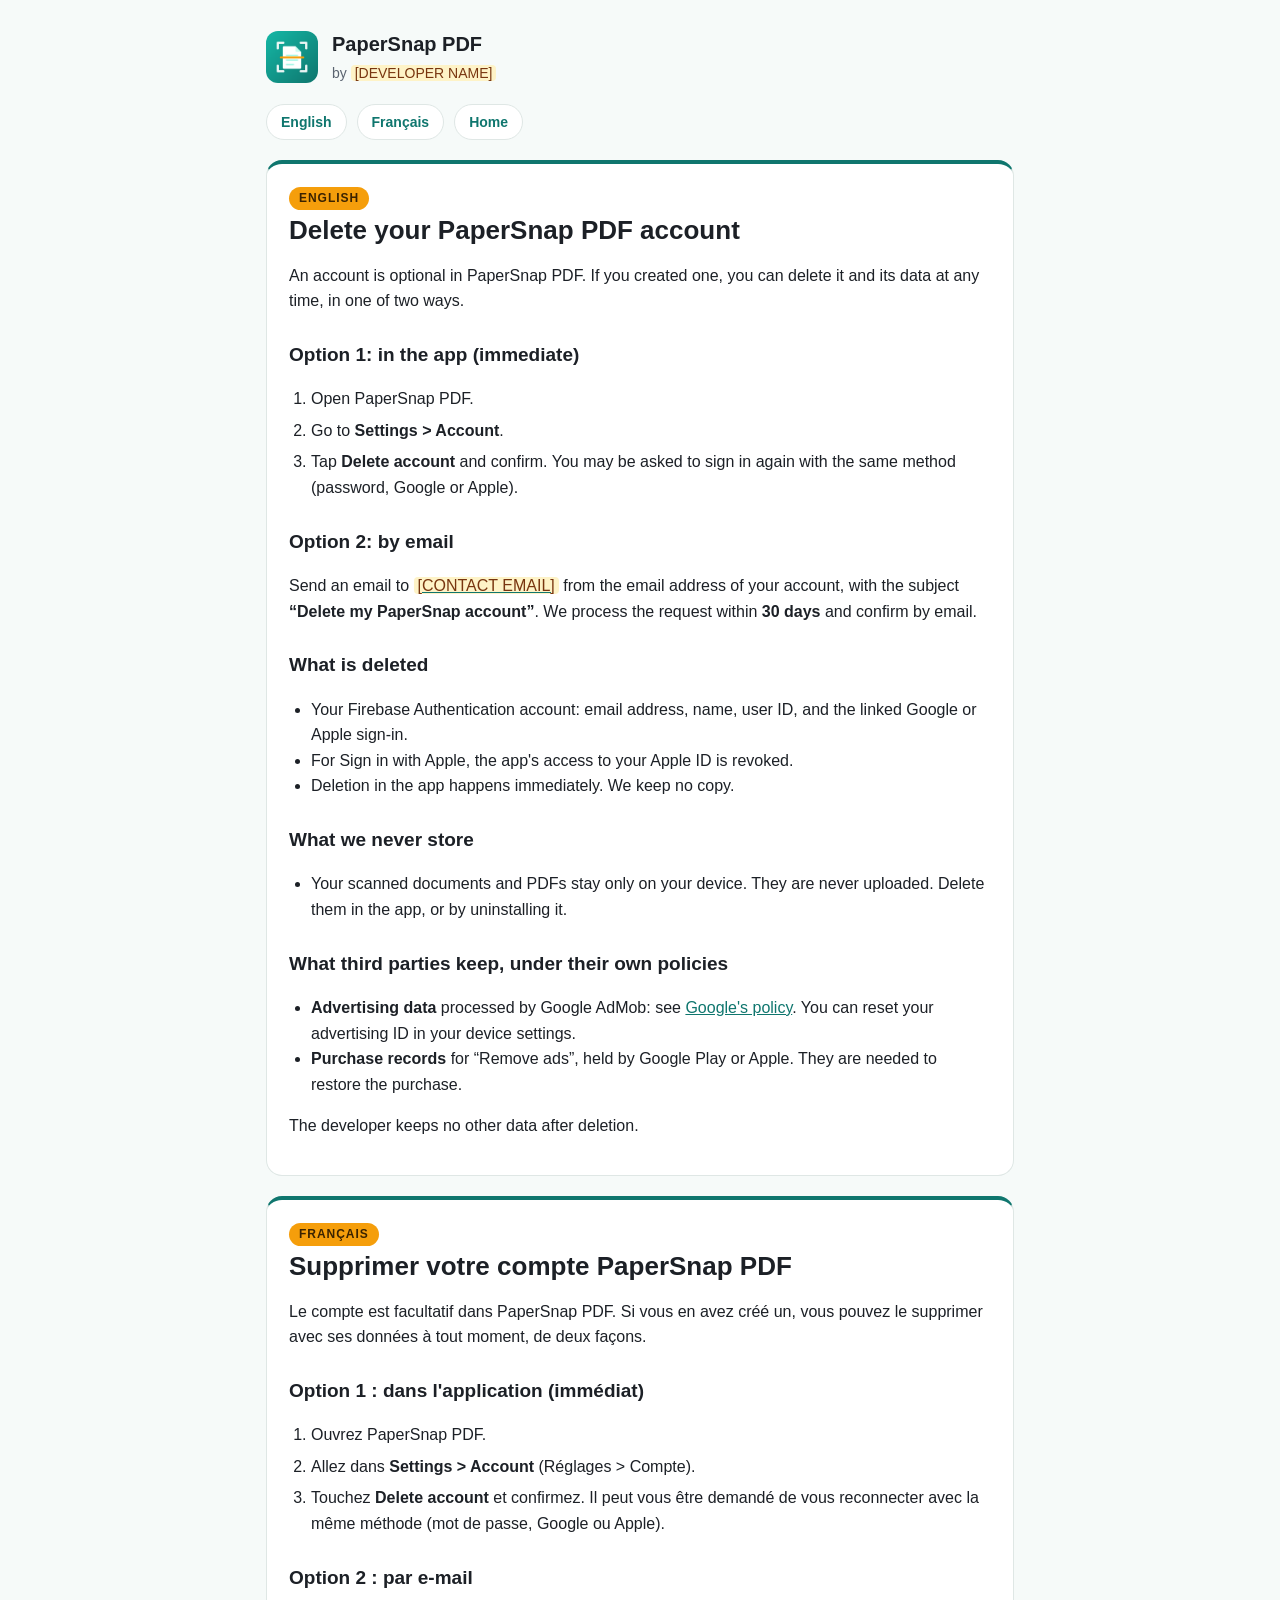
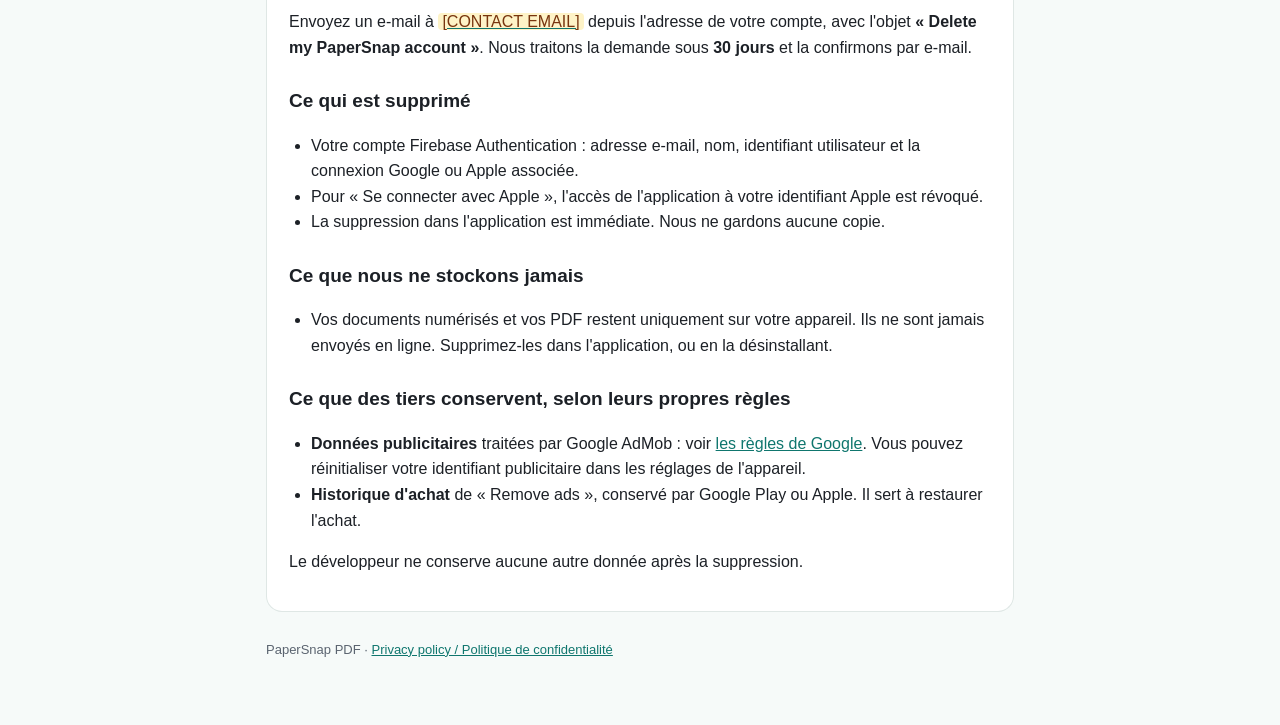
==== delete-account.html @ 60d8c9f3 "Add account deletion and privacy pages" ====
<!doctype html>
<html lang="en">
<head>
<meta charset="utf-8">
<meta name="viewport" content="width=device-width, initial-scale=1">
<title>Delete your PaperSnap PDF account</title>
<link rel="icon" href="icon.png">
<link rel="stylesheet" href="style.css">
</head>
<body>
<main>
  <header>
    <img src="icon.png" alt="">
    <div><strong>PaperSnap PDF</strong><span>by <span class="ph">[DEVELOPER NAME]</span></span></div>
  </header>
  <nav><a href="#en">English</a><a href="#fr">Français</a><a href="index.html">Home</a></nav>

  <section id="en">
    <span class="lang">ENGLISH</span>
    <h1>Delete your PaperSnap PDF account</h1>
    <p>An account is optional in PaperSnap PDF. If you created one, you can delete it and its data at any time, in one of two ways.</p>

    <h2>Option 1: in the app (immediate)</h2>
    <ol class="steps">
      <li>Open PaperSnap PDF.</li>
      <li>Go to <strong>Settings &gt; Account</strong>.</li>
      <li>Tap <strong>Delete account</strong> and confirm. You may be asked to sign in again with the same method (password, Google or Apple).</li>
    </ol>

    <h2>Option 2: by email</h2>
    <p>Send an email to <a href="mailto:[CONTACT EMAIL]?subject=Delete%20my%20PaperSnap%20account"><span class="ph">[CONTACT EMAIL]</span></a> from the email address of your account, with the subject <strong>“Delete my PaperSnap account”</strong>. We process the request within <strong>30 days</strong> and confirm by email.</p>

    <h2>What is deleted</h2>
    <ul>
      <li>Your Firebase Authentication account: email address, name, user ID, and the linked Google or Apple sign-in.</li>
      <li>For Sign in with Apple, the app's access to your Apple ID is revoked.</li>
      <li>Deletion in the app happens immediately. We keep no copy.</li>
    </ul>

    <h2>What we never store</h2>
    <ul>
      <li>Your scanned documents and PDFs stay only on your device. They are never uploaded. Delete them in the app, or by uninstalling it.</li>
    </ul>

    <h2>What third parties keep, under their own policies</h2>
    <ul>
      <li><strong>Advertising data</strong> processed by Google AdMob: see <a href="https://policies.google.com/technologies/partner-sites">Google's policy</a>. You can reset your advertising ID in your device settings.</li>
      <li><strong>Purchase records</strong> for “Remove ads”, held by Google Play or Apple. They are needed to restore the purchase.</li>
    </ul>
    <p>The developer keeps no other data after deletion.</p>
  </section>

  <section id="fr" lang="fr">
    <span class="lang">FRANÇAIS</span>
    <h1>Supprimer votre compte PaperSnap PDF</h1>
    <p>Le compte est facultatif dans PaperSnap PDF. Si vous en avez créé un, vous pouvez le supprimer avec ses données à tout moment, de deux façons.</p>

    <h2>Option 1 : dans l'application (immédiat)</h2>
    <ol class="steps">
      <li>Ouvrez PaperSnap PDF.</li>
      <li>Allez dans <strong>Settings &gt; Account</strong> (Réglages &gt; Compte).</li>
      <li>Touchez <strong>Delete account</strong> et confirmez. Il peut vous être demandé de vous reconnecter avec la même méthode (mot de passe, Google ou Apple).</li>
    </ol>

    <h2>Option 2 : par e-mail</h2>
    <p>Envoyez un e-mail à <a href="mailto:[CONTACT EMAIL]?subject=Delete%20my%20PaperSnap%20account"><span class="ph">[CONTACT EMAIL]</span></a> depuis l'adresse de votre compte, avec l'objet <strong>« Delete my PaperSnap account »</strong>. Nous traitons la demande sous <strong>30 jours</strong> et la confirmons par e-mail.</p>

    <h2>Ce qui est supprimé</h2>
    <ul>
      <li>Votre compte Firebase Authentication : adresse e-mail, nom, identifiant utilisateur et la connexion Google ou Apple associée.</li>
      <li>Pour « Se connecter avec Apple », l'accès de l'application à votre identifiant Apple est révoqué.</li>
      <li>La suppression dans l'application est immédiate. Nous ne gardons aucune copie.</li>
    </ul>

    <h2>Ce que nous ne stockons jamais</h2>
    <ul>
      <li>Vos documents numérisés et vos PDF restent uniquement sur votre appareil. Ils ne sont jamais envoyés en ligne. Supprimez-les dans l'application, ou en la désinstallant.</li>
    </ul>

    <h2>Ce que des tiers conservent, selon leurs propres règles</h2>
    <ul>
      <li><strong>Données publicitaires</strong> traitées par Google AdMob : voir <a href="https://policies.google.com/technologies/partner-sites">les règles de Google</a>. Vous pouvez réinitialiser votre identifiant publicitaire dans les réglages de l'appareil.</li>
      <li><strong>Historique d'achat</strong> de « Remove ads », conservé par Google Play ou Apple. Il sert à restaurer l'achat.</li>
    </ul>
    <p>Le développeur ne conserve aucune autre donnée après la suppression.</p>
  </section>
  <footer>PaperSnap PDF · <a href="privacy.html">Privacy policy / Politique de confidentialité</a></footer>
</main>
</body>
</html>
---- style.css ----
:root { --bg:#f6faf9; --card:#fff; --ink:#1c2026; --muted:#5b6470; --brand:#0F766E; --accent:#F59E0B; --line:#dfe7e5; }
@media (prefers-color-scheme: dark) {
  :root { --bg:#0e1514; --card:#162120; --ink:#e7eeec; --muted:#9fb0ad; --brand:#2dd4bf; --line:#24332f; }
}
* { box-sizing: border-box }
body { margin: 0; background: var(--bg); color: var(--ink);
  font: 16px/1.6 -apple-system, "Segoe UI", Roboto, Helvetica, Arial, sans-serif; }
main { max-width: 780px; margin: 0 auto; padding: 28px 16px 64px; }
header { display: flex; align-items: center; gap: 14px; }
header img { width: 52px; height: 52px; border-radius: 12px; }
header strong { font-size: 20px; display: block; }
header span { color: var(--muted); font-size: 14px; }
nav { margin: 18px 0 4px; display: flex; gap: 10px; flex-wrap: wrap; }
nav a { text-decoration: none; font-weight: 600; font-size: 14px; color: var(--brand);
  border: 1px solid var(--line); background: var(--card); padding: 6px 14px; border-radius: 999px; }
section { background: var(--card); border: 1px solid var(--line); border-radius: 16px;
  padding: 20px 22px; margin-top: 20px; border-top: 4px solid var(--brand); }
h1 { font-size: 26px; line-height: 1.25; margin: 4px 0 8px; }
h2 { font-size: 19px; margin: 26px 0 6px; }
.lang { display: inline-block; background: var(--accent); color: #3b2300; font-weight: 800;
  font-size: 12px; letter-spacing: .08em; padding: 2px 10px; border-radius: 999px; }
.steps li { margin: 6px 0; }
.note { color: var(--muted); font-size: 14px; }
.ph { background: #fef3c7; color: #78350f; padding: 0 4px; border-radius: 4px; }
a { color: var(--brand); }
ol, ul { padding-left: 22px; }
.cards { display: grid; gap: 14px; grid-template-columns: repeat(auto-fit, minmax(220px, 1fr)); margin-top: 20px; }
.cards a { display: block; text-decoration: none; color: inherit; background: var(--card);
  border: 1px solid var(--line); border-radius: 16px; padding: 18px 20px; }
.cards a strong { color: var(--brand); font-size: 17px; }
footer { margin-top: 28px; color: var(--muted); font-size: 13px; }
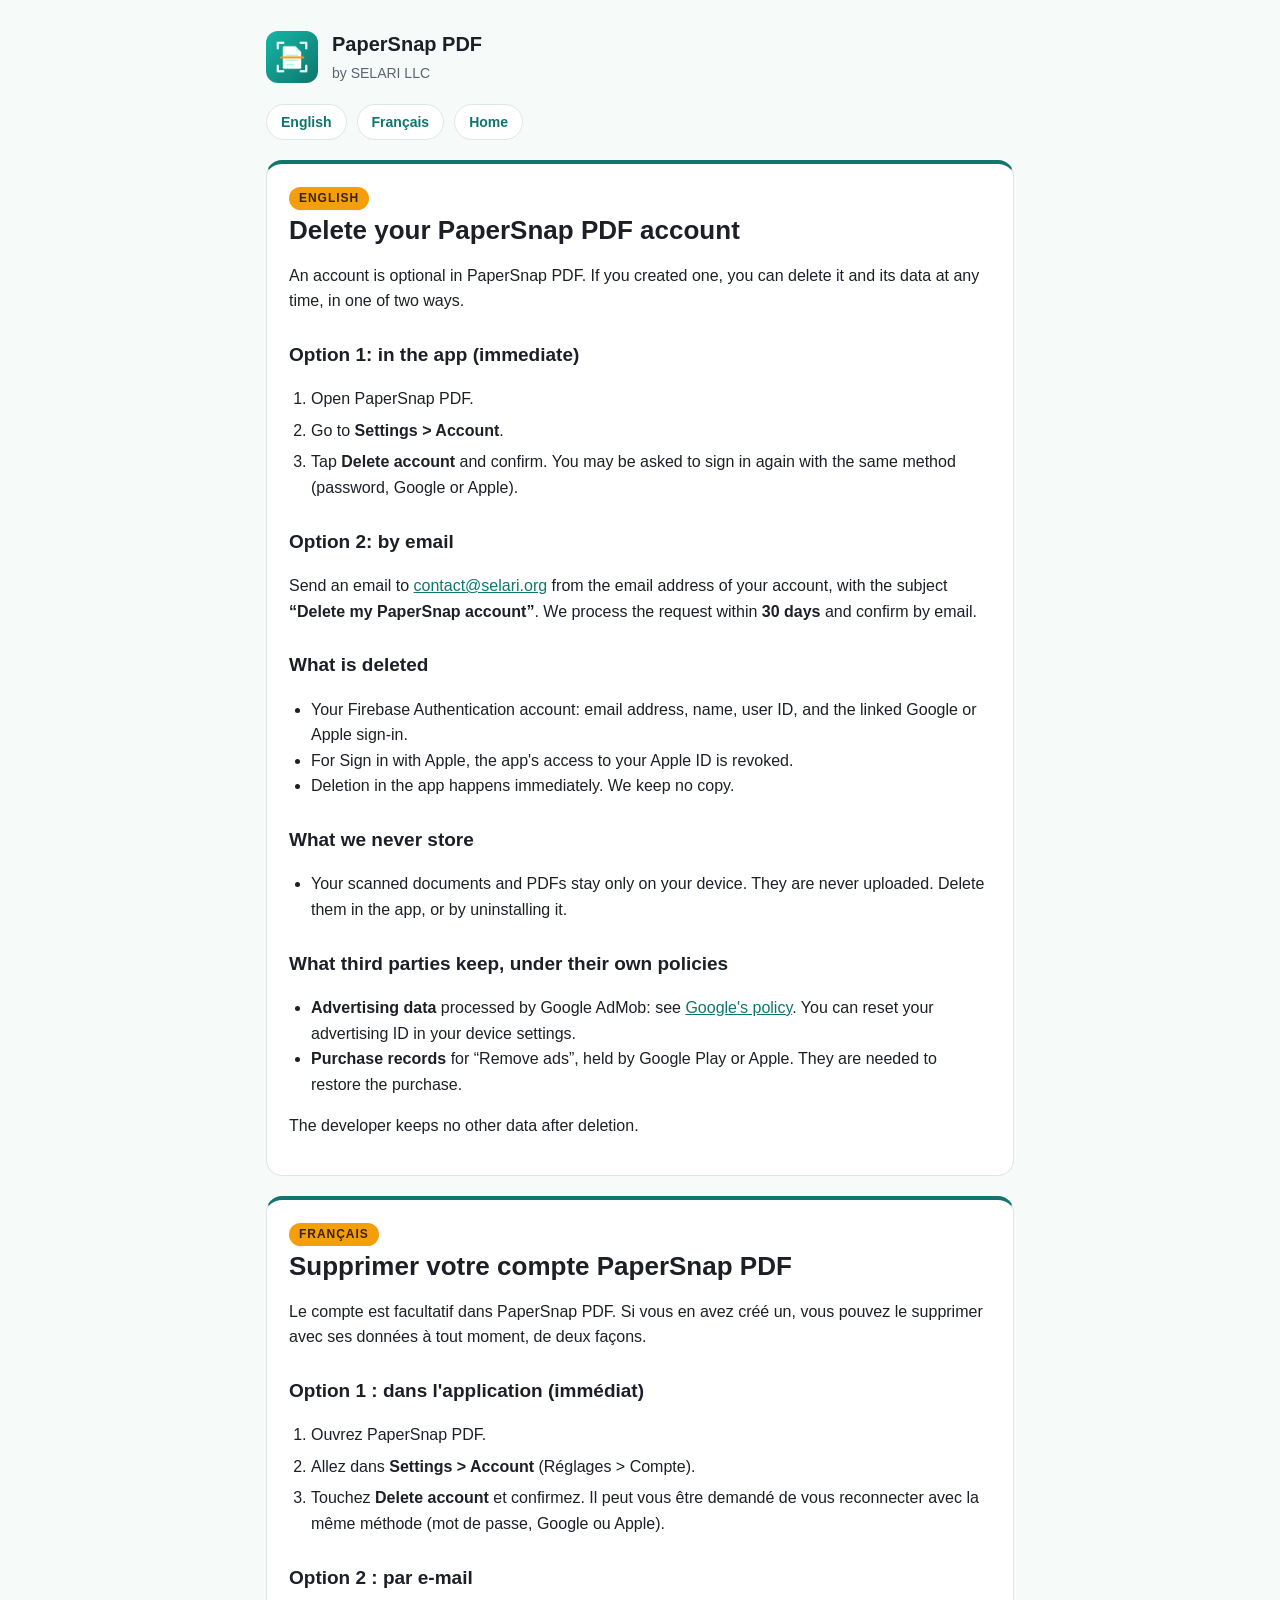
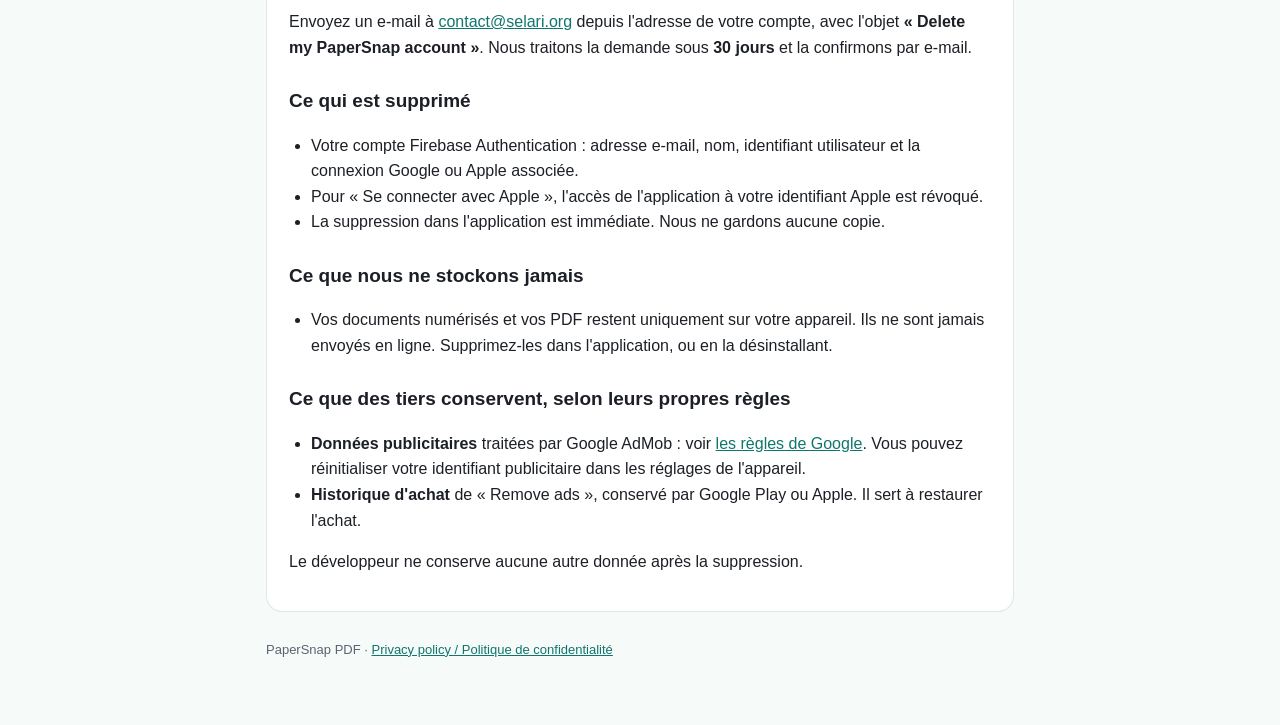
==== commit b96915d7: "Fill in developer name, contact email and date" ====
--- a/delete-account.html
+++ b/delete-account.html
@@ -11,7 +11,7 @@
 <main>
   <header>
     <img src="icon.png" alt="">
-    <div><strong>PaperSnap PDF</strong><span>by <span class="ph">[DEVELOPER NAME]</span></span></div>
+    <div><strong>PaperSnap PDF</strong><span>by SELARI LLC</span></div>
   </header>
   <nav><a href="#en">English</a><a href="#fr">Français</a><a href="index.html">Home</a></nav>
 
@@ -28,7 +28,7 @@
     </ol>
 
     <h2>Option 2: by email</h2>
-    <p>Send an email to <a href="mailto:[CONTACT EMAIL]?subject=Delete%20my%20PaperSnap%20account"><span class="ph">[CONTACT EMAIL]</span></a> from the email address of your account, with the subject <strong>“Delete my PaperSnap account”</strong>. We process the request within <strong>30 days</strong> and confirm by email.</p>
+    <p>Send an email to <a href="mailto:contact@selari.org?subject=Delete%20my%20PaperSnap%20account">contact@selari.org</a> from the email address of your account, with the subject <strong>“Delete my PaperSnap account”</strong>. We process the request within <strong>30 days</strong> and confirm by email.</p>
 
     <h2>What is deleted</h2>
     <ul>
@@ -63,7 +63,7 @@
     </ol>
 
     <h2>Option 2 : par e-mail</h2>
-    <p>Envoyez un e-mail à <a href="mailto:[CONTACT EMAIL]?subject=Delete%20my%20PaperSnap%20account"><span class="ph">[CONTACT EMAIL]</span></a> depuis l'adresse de votre compte, avec l'objet <strong>« Delete my PaperSnap account »</strong>. Nous traitons la demande sous <strong>30 jours</strong> et la confirmons par e-mail.</p>
+    <p>Envoyez un e-mail à <a href="mailto:contact@selari.org?subject=Delete%20my%20PaperSnap%20account">contact@selari.org</a> depuis l'adresse de votre compte, avec l'objet <strong>« Delete my PaperSnap account »</strong>. Nous traitons la demande sous <strong>30 jours</strong> et la confirmons par e-mail.</p>
 
     <h2>Ce qui est supprimé</h2>
     <ul>
